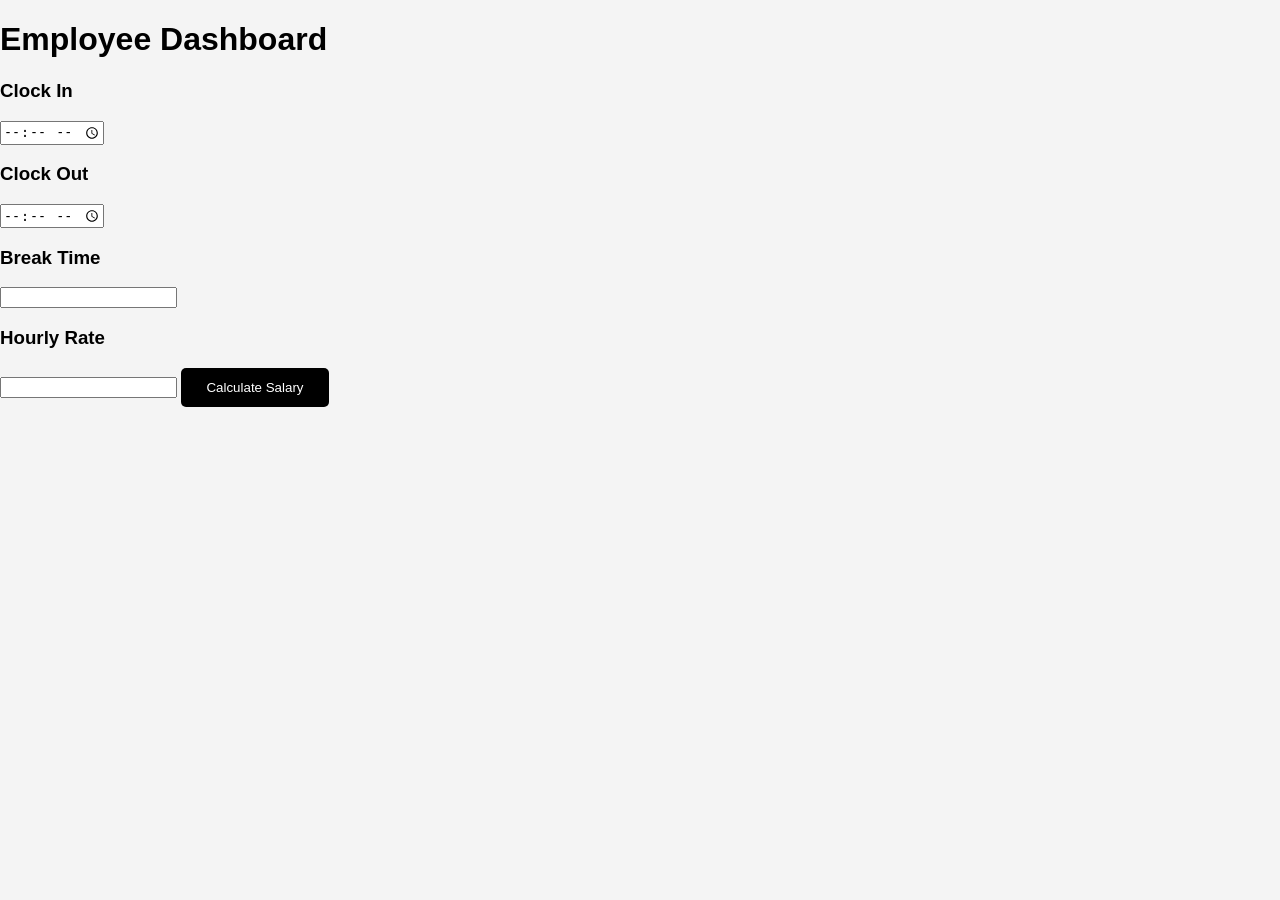
==== employee-dashboard.html @ fa776c27 "Fixed folder structure" ====
<!DOCTYPE html>
<html>
<head>
  <title>Employee Dashboard</title>
  <link rel="stylesheet" href="css/style.css">
</head>
<body>

<h1>Employee Dashboard</h1>

<div class="card">

  <h3>Clock In</h3>
  <input type="time">

  <h3>Clock Out</h3>
  <input type="time">

  <h3>Break Time</h3>
  <input type="number">

  <h3>Hourly Rate</h3>
  <input type="number">

  <button>Calculate Salary</button>

</div>

</body>
</html>
---- css/style.css ----
body {
  margin: 0;
  font-family: Arial;
  background: #f4f4f4;
}

nav {
  background: black;
  color: white;
  padding: 15px 30px;

  display: flex;
  justify-content: space-between;
  align-items: center;
}

nav a {
  color: white;
  margin-left: 15px;
  text-decoration: none;
}

.hero {
  text-align: center;
  margin-top: 120px;
}

button {
  padding: 12px 25px;
  border: none;
  background: black;
  color: white;
  cursor: pointer;
  border-radius: 5px;
}
.login-container {
  width: 300px;
  margin: 100px auto;
  background: white;
  padding: 30px;
  border-radius: 10px;
}

.login-container input,
.login-container select {
  width: 100%;
  padding: 10px;
  margin-bottom: 15px;
}
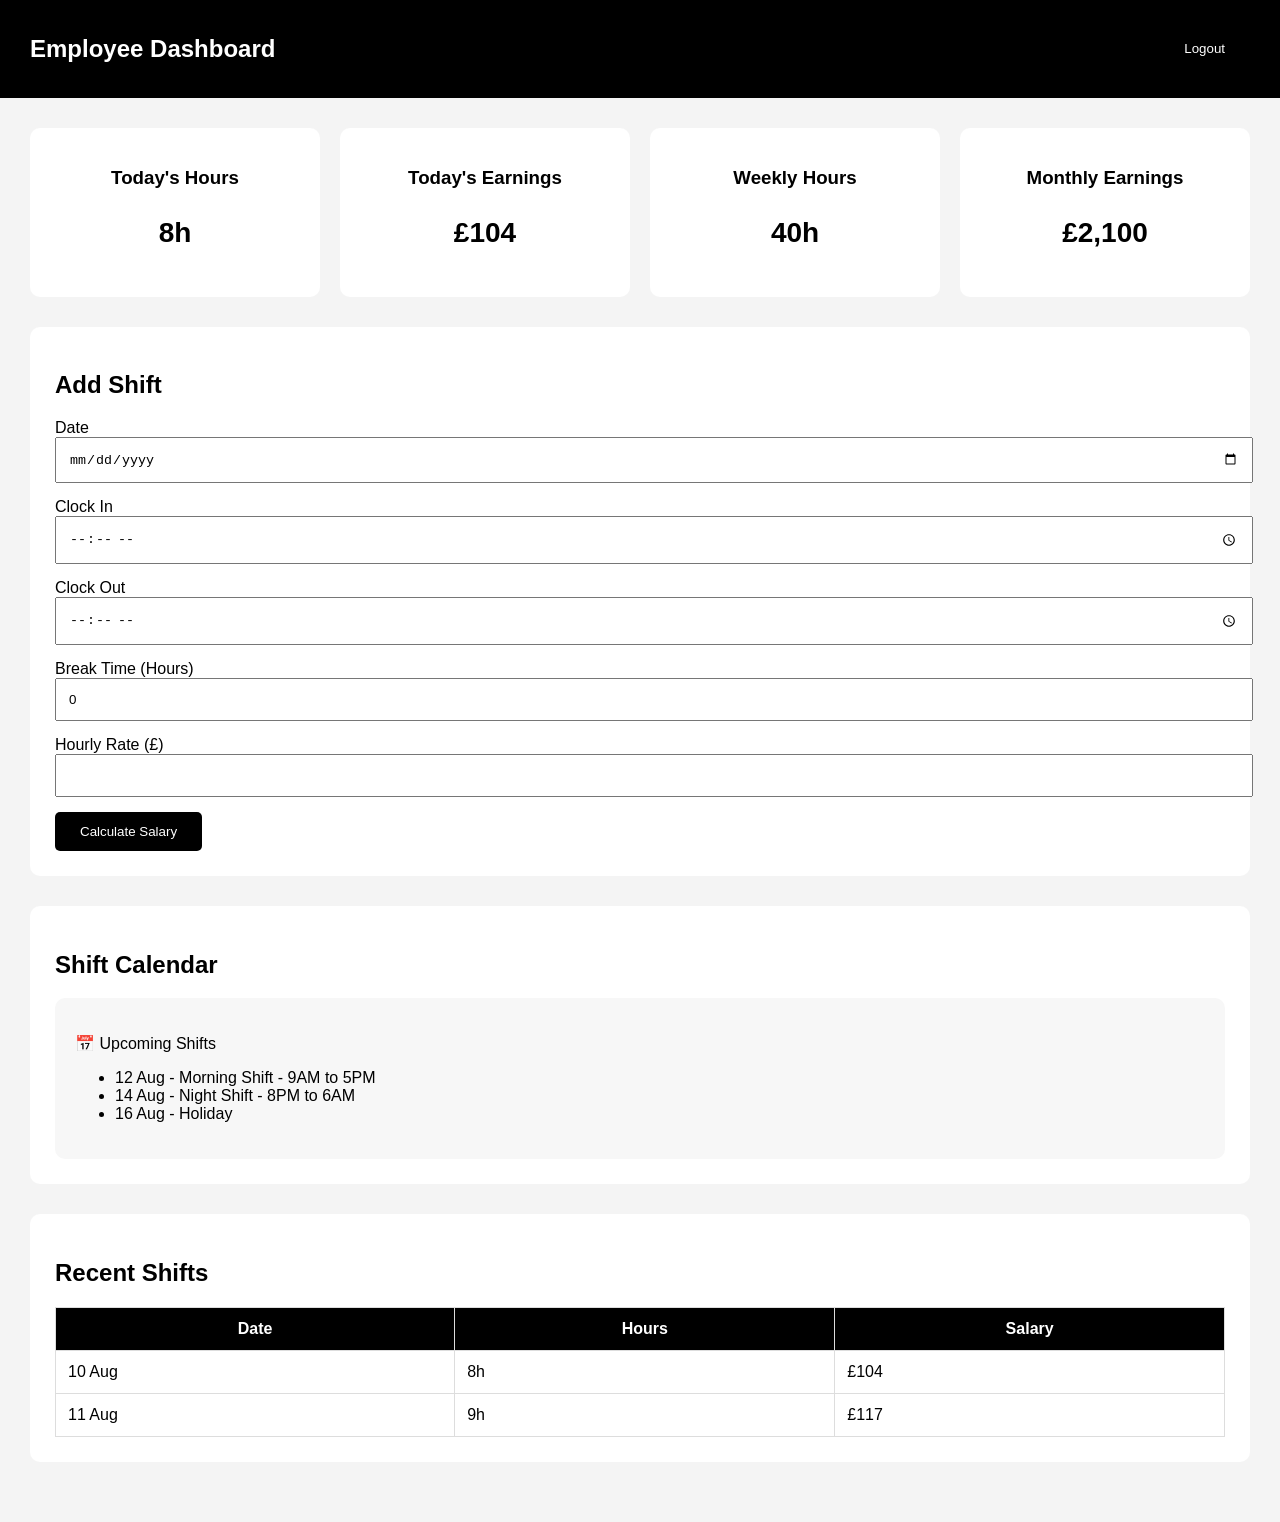
==== commit b203e324: "Added advanced employee dashboard UI" ====
--- a/employee-dashboard.html
+++ b/employee-dashboard.html
@@ -1,30 +1,139 @@
 <!DOCTYPE html>
 <html>
+
 <head>
   <title>Employee Dashboard</title>
-  <link rel="stylesheet" href="css/style.css">
+
+  <link rel="stylesheet" href="style.css">
 </head>
+
 <body>
 
-<h1>Employee Dashboard</h1>
+<nav>
 
-<div class="card">
+  <h1>Employee Dashboard</h1>
 
-  <h3>Clock In</h3>
-  <input type="time">
+  <button onclick="logoutUser()">
+    Logout
+  </button>
 
-  <h3>Clock Out</h3>
-  <input type="time">
+</nav>
 
-  <h3>Break Time</h3>
-  <input type="number">
+<div class="dashboard-container">
 
-  <h3>Hourly Rate</h3>
-  <input type="number">
+  <!-- Summary Cards -->
 
-  <button>Calculate Salary</button>
+  <div class="summary-grid">
+
+    <div class="summary-card">
+      <h3>Today's Hours</h3>
+      <p>8h</p>
+    </div>
+
+    <div class="summary-card">
+      <h3>Today's Earnings</h3>
+      <p>£104</p>
+    </div>
+
+    <div class="summary-card">
+      <h3>Weekly Hours</h3>
+      <p>40h</p>
+    </div>
+
+    <div class="summary-card">
+      <h3>Monthly Earnings</h3>
+      <p>£2,100</p>
+    </div>
+
+  </div>
+
+  <!-- Shift Calculator -->
+
+  <div class="card">
+
+    <h2>Add Shift</h2>
+
+    <label>Date</label>
+    <input type="date" id="shiftDate">
+
+    <label>Clock In</label>
+    <input type="time" id="clockIn">
+
+    <label>Clock Out</label>
+    <input type="time" id="clockOut">
+
+    <label>Break Time (Hours)</label>
+    <input type="number"
+           id="breakTime"
+           value="0">
+
+    <label>Hourly Rate (£)</label>
+    <input type="number"
+           id="hourlyRate">
+
+    <button onclick="calculateSalary()">
+      Calculate Salary
+    </button>
+
+    <div id="salaryResult"></div>
+
+  </div>
+
+  <!-- Calendar Section -->
+
+  <div class="card">
+
+    <h2>Shift Calendar</h2>
+
+    <div class="calendar-box">
+
+      <p>📅 Upcoming Shifts</p>
+
+      <ul>
+        <li>12 Aug - Morning Shift - 9AM to 5PM</li>
+        <li>14 Aug - Night Shift - 8PM to 6AM</li>
+        <li>16 Aug - Holiday</li>
+      </ul>
+
+    </div>
+
+  </div>
+
+  <!-- Recent Shifts -->
+
+  <div class="card">
+
+    <h2>Recent Shifts</h2>
+
+    <table>
+
+      <tr>
+        <th>Date</th>
+        <th>Hours</th>
+        <th>Salary</th>
+      </tr>
+
+      <tr>
+        <td>10 Aug</td>
+        <td>8h</td>
+        <td>£104</td>
+      </tr>
+
+      <tr>
+        <td>11 Aug</td>
+        <td>9h</td>
+        <td>£117</td>
+      </tr>
+
+    </table>
+
+  </div>
 
 </div>
 
+<script src="auth.js"></script>
+
+<script src="dashboard.js"></script>
+
 </body>
 </html>
--- a/style.css
+++ b/style.css
@@ -0,0 +1,140 @@
+body {
+  margin: 0;
+  font-family: Arial;
+  background: #f4f4f4;
+}
+
+nav {
+  background: black;
+  color: white;
+  padding: 15px 30px;
+
+  display: flex;
+  justify-content: space-between;
+  align-items: center;
+}
+
+nav a {
+  color: white;
+  margin-left: 15px;
+  text-decoration: none;
+}
+
+.hero {
+  text-align: center;
+  margin-top: 120px;
+}
+
+button {
+  padding: 12px 25px;
+  border: none;
+  background: black;
+  color: white;
+  cursor: pointer;
+  border-radius: 5px;
+}
+.login-container {
+  width: 300px;
+  margin: 100px auto;
+  background: white;
+  padding: 30px;
+  border-radius: 10px;
+}
+
+.login-container input,
+.login-container select {
+  width: 100%;
+  padding: 10px;
+  margin-bottom: 15px;
+}
+.auth-container {
+  width: 350px;
+  margin: 80px auto;
+  background: white;
+  padding: 30px;
+  border-radius: 10px;
+}
+
+.auth-container h1 {
+  text-align: center;
+  margin-bottom: 30px;
+}
+
+.auth-container input,
+.auth-container select {
+  width: 100%;
+  padding: 12px;
+  margin-bottom: 15px;
+  border: 1px solid #ccc;
+}
+
+.auth-container button {
+  width: 100%;
+}
+
+.auth-container p {
+  text-align: center;
+  margin-top: 20px;
+}
+
+.dashboard-container {
+  padding: 30px;
+}
+
+.summary-grid {
+  display: grid;
+  grid-template-columns: repeat(4, 1fr);
+  gap: 20px;
+  margin-bottom: 30px;
+}
+
+.summary-card {
+  background: white;
+  padding: 20px;
+  border-radius: 10px;
+  text-align: center;
+}
+
+.summary-card h3 {
+  margin-bottom: 10px;
+}
+
+.summary-card p {
+  font-size: 28px;
+  font-weight: bold;
+}
+
+.card {
+  background: white;
+  padding: 25px;
+  border-radius: 10px;
+  margin-bottom: 30px;
+}
+
+.card input {
+  width: 100%;
+  padding: 12px;
+  margin-bottom: 15px;
+}
+
+.calendar-box {
+  background: #f7f7f7;
+  padding: 20px;
+  border-radius: 10px;
+}
+
+table {
+  width: 100%;
+  border-collapse: collapse;
+}
+
+table th,
+table td {
+  border: 1px solid #ddd;
+  padding: 12px;
+}
+
+table th {
+  background: black;
+  color: white;
+}
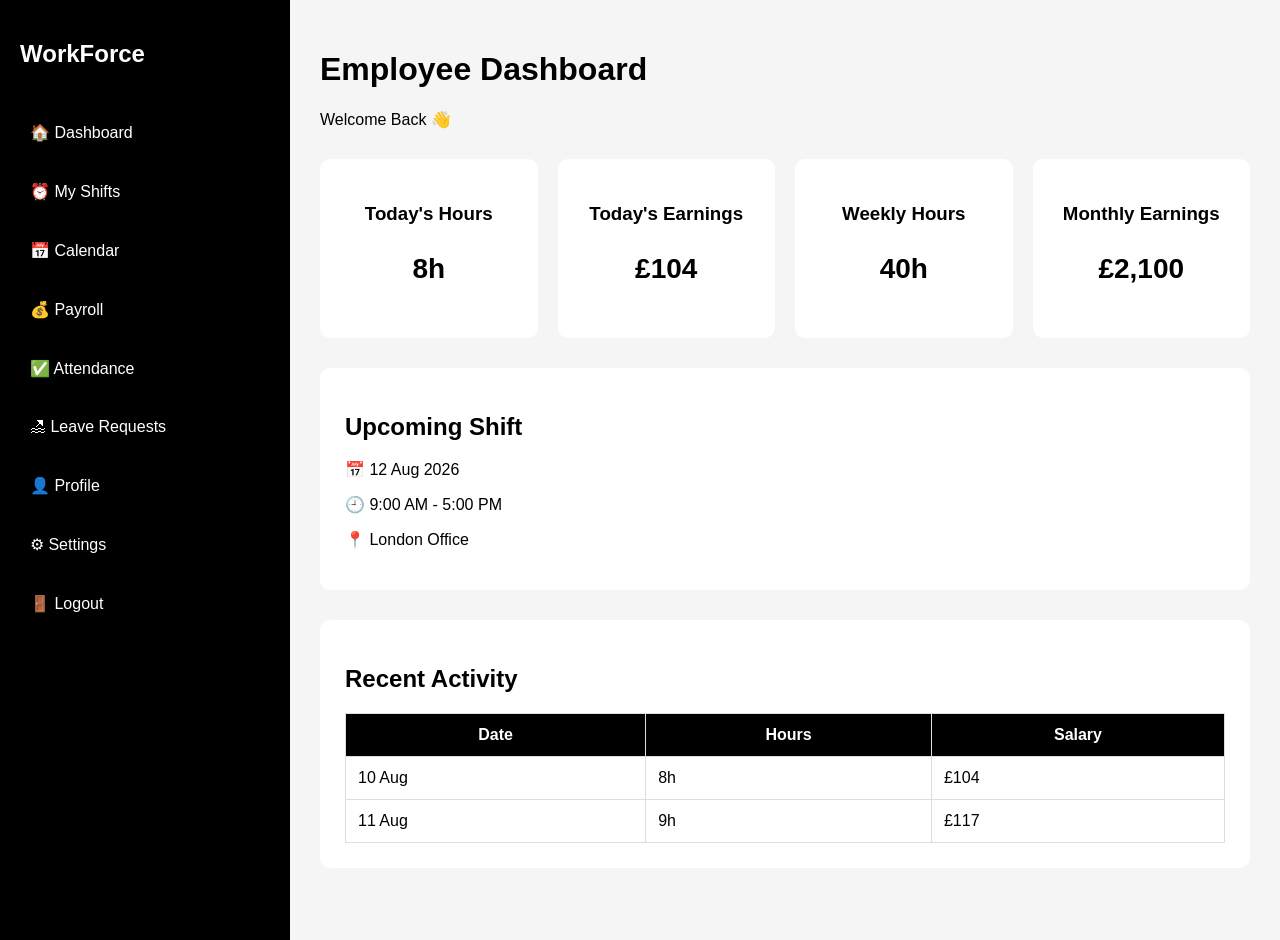
==== commit 54a1e1ae: "Redesigned employee dashboard" ====
--- a/employee-dashboard.html
+++ b/employee-dashboard.html
@@ -9,123 +9,123 @@
 
 <body>
 
-<nav>
+<div class="main-layout">
 
-  <h1>Employee Dashboard</h1>
+  <!-- Sidebar -->
 
-  <button onclick="logoutUser()">
-    Logout
-  </button>
+  <div class="sidebar">
 
-</nav>
+    <h2>WorkForce</h2>
 
-<div class="dashboard-container">
+    <ul>
 
-  <!-- Summary Cards -->
+      <li>🏠 Dashboard</li>
 
-  <div class="summary-grid">
+      <li>⏰ My Shifts</li>
 
-    <div class="summary-card">
-      <h3>Today's Hours</h3>
-      <p>8h</p>
-    </div>
+      <li>📅 Calendar</li>
 
-    <div class="summary-card">
-      <h3>Today's Earnings</h3>
-      <p>£104</p>
-    </div>
+      <li>💰 Payroll</li>
 
-    <div class="summary-card">
-      <h3>Weekly Hours</h3>
-      <p>40h</p>
-    </div>
+      <li>✅ Attendance</li>
 
-    <div class="summary-card">
-      <h3>Monthly Earnings</h3>
-      <p>£2,100</p>
-    </div>
+      <li>🏖 Leave Requests</li>
+
+      <li>👤 Profile</li>
+
+      <li>⚙ Settings</li>
+
+      <li onclick="logoutUser()">
+        🚪 Logout
+      </li>
+
+    </ul>
 
   </div>
 
-  <!-- Shift Calculator -->
+  <!-- Main Content -->
 
-  <div class="card">
+  <div class="main-content">
 
-    <h2>Add Shift</h2>
+    <!-- Top Navbar -->
 
-    <label>Date</label>
-    <input type="date" id="shiftDate">
+    <div class="topbar">
 
-    <label>Clock In</label>
-    <input type="time" id="clockIn">
+      <h1>Employee Dashboard</h1>
 
-    <label>Clock Out</label>
-    <input type="time" id="clockOut">
-
-    <label>Break Time (Hours)</label>
-    <input type="number"
-           id="breakTime"
-           value="0">
-
-    <label>Hourly Rate (£)</label>
-    <input type="number"
-           id="hourlyRate">
-
-    <button onclick="calculateSalary()">
-      Calculate Salary
-    </button>
-
-    <div id="salaryResult"></div>
-
-  </div>
-
-  <!-- Calendar Section -->
-
-  <div class="card">
-
-    <h2>Shift Calendar</h2>
-
-    <div class="calendar-box">
-
-      <p>📅 Upcoming Shifts</p>
-
-      <ul>
-        <li>12 Aug - Morning Shift - 9AM to 5PM</li>
-        <li>14 Aug - Night Shift - 8PM to 6AM</li>
-        <li>16 Aug - Holiday</li>
-      </ul>
+      <p>Welcome Back 👋</p>
 
     </div>
 
-  </div>
+    <!-- Summary Cards -->
 
-  <!-- Recent Shifts -->
+    <div class="summary-grid">
 
-  <div class="card">
+      <div class="summary-card">
+        <h3>Today's Hours</h3>
+        <p>8h</p>
+      </div>
 
-    <h2>Recent Shifts</h2>
+      <div class="summary-card">
+        <h3>Today's Earnings</h3>
+        <p>£104</p>
+      </div>
 
-    <table>
+      <div class="summary-card">
+        <h3>Weekly Hours</h3>
+        <p>40h</p>
+      </div>
 
-      <tr>
-        <th>Date</th>
-        <th>Hours</th>
-        <th>Salary</th>
-      </tr>
+      <div class="summary-card">
+        <h3>Monthly Earnings</h3>
+        <p>£2,100</p>
+      </div>
 
-      <tr>
-        <td>10 Aug</td>
-        <td>8h</td>
-        <td>£104</td>
-      </tr>
+    </div>
 
-      <tr>
-        <td>11 Aug</td>
-        <td>9h</td>
-        <td>£117</td>
-      </tr>
+    <!-- Upcoming Shift -->
 
-    </table>
+    <div class="card">
+
+      <h2>Upcoming Shift</h2>
+
+      <p>📅 12 Aug 2026</p>
+
+      <p>🕘 9:00 AM - 5:00 PM</p>
+
+      <p>📍 London Office</p>
+
+    </div>
+
+    <!-- Recent Activity -->
+
+    <div class="card">
+
+      <h2>Recent Activity</h2>
+
+      <table>
+
+        <tr>
+          <th>Date</th>
+          <th>Hours</th>
+          <th>Salary</th>
+        </tr>
+
+        <tr>
+          <td>10 Aug</td>
+          <td>8h</td>
+          <td>£104</td>
+        </tr>
+
+        <tr>
+          <td>11 Aug</td>
+          <td>9h</td>
+          <td>£117</td>
+        </tr>
+
+      </table>
+
+    </div>
 
   </div>
 
@@ -133,7 +133,5 @@
 
 <script src="auth.js"></script>
 
-<script src="dashboard.js"></script>
-
 </body>
 </html>
--- a/style.css
+++ b/style.css
@@ -137,4 +137,103 @@
 table th {
   background: black;
   color: white;
+}
+
+.main-layout {
+  display: flex;
+}
+
+/* Sidebar */
+
+.sidebar {
+  width: 250px;
+  height: 100vh;
+  background: black;
+  color: white;
+  padding: 20px;
+}
+
+.sidebar h2 {
+  margin-bottom: 40px;
+}
+
+.sidebar ul {
+  list-style: none;
+  padding: 0;
+}
+
+.sidebar li {
+  padding: 15px 10px;
+  cursor: pointer;
+  border-radius: 5px;
+  margin-bottom: 10px;
+}
+
+.sidebar li:hover {
+  background: #333;
+}
+
+/* Main Content */
+
+.main-content {
+  flex: 1;
+  padding: 30px;
+  background: #f5f5f5;
+}
+
+/* Topbar */
+
+.topbar {
+  margin-bottom: 30px;
+}
+
+/* Summary Cards */
+
+.summary-grid {
+  display: grid;
+  grid-template-columns: repeat(4, 1fr);
+  gap: 20px;
+  margin-bottom: 30px;
+}
+
+.summary-card {
+  background: white;
+  padding: 25px;
+  border-radius: 10px;
+}
+
+.summary-card h3 {
+  margin-bottom: 10px;
+}
+
+.summary-card p {
+  font-size: 28px;
+  font-weight: bold;
+}
+
+/* Card */
+
+.card {
+  background: white;
+  padding: 25px;
+  border-radius: 10px;
+  margin-bottom: 30px;
+}
+
+/* Table */
+
+table {
+  width: 100%;
+  border-collapse: collapse;
+}
+
+table th,
+table td {
+  padding: 12px;
+  border: 1px solid #ddd;
+}
+
+table th {
+  background: black;
+  color: white;
 }
